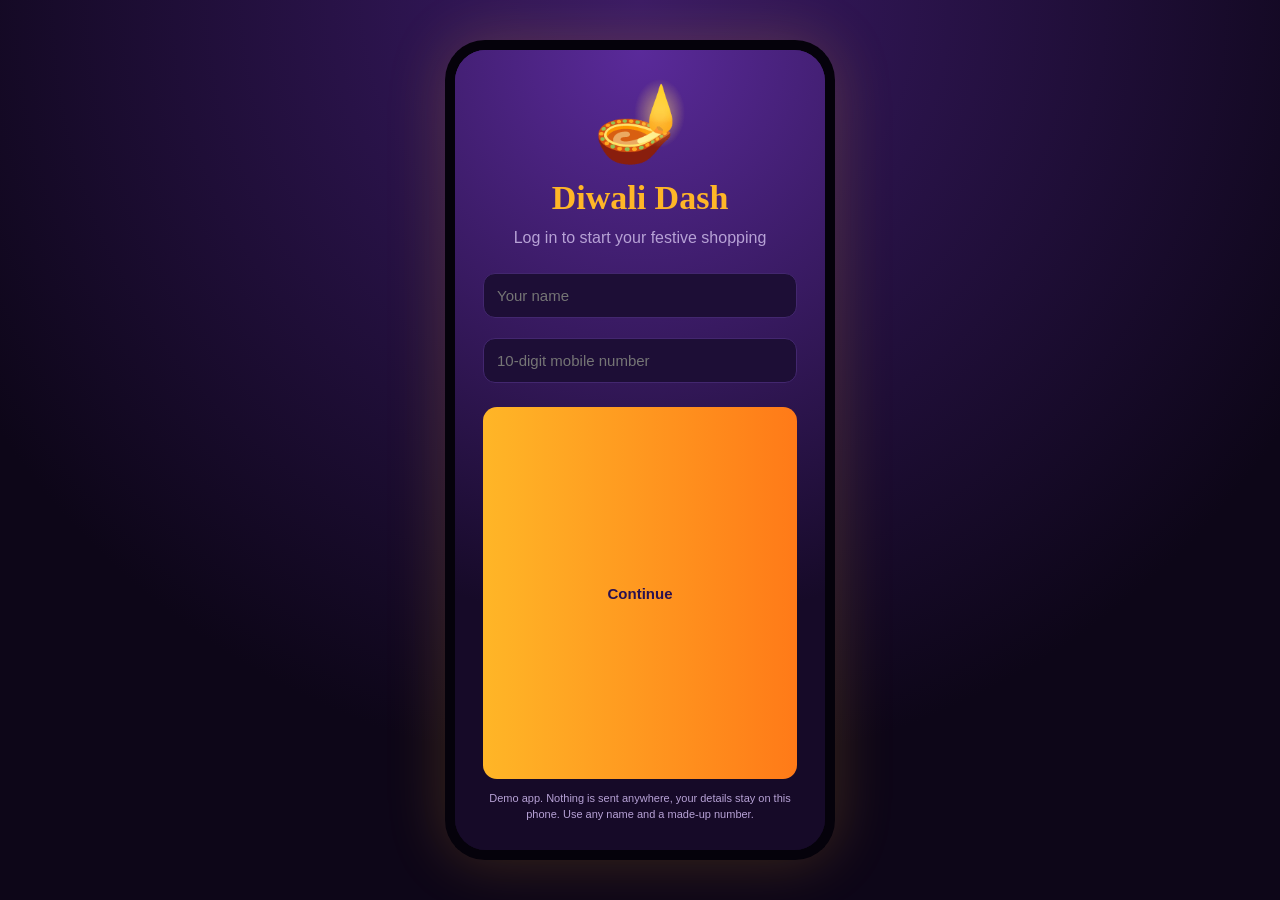
==== index.html @ a179bc45 "Add files via upload" ====
<!DOCTYPE html>
<html lang="en">
<head>
<meta charset="UTF-8">
<meta name="viewport" content="width=device-width, initial-scale=1">
<title>Diwali Dash</title>
<link rel="manifest" href="manifest.json">
<link rel="apple-touch-icon" href="icon-192.png">
<meta name="theme-color" content="#2a1050">
<link rel="stylesheet" href="style.css">
</head>
<body>
<div class="phone">
  <div class="screen">
    <header class="top">
      <div class="eta">Delivery in <b>10 minutes</b></div>
      <div class="loc" id="greet">Welcome</div>
      <div class="search"><span>&#128269;</span><input id="q" placeholder='Search "diyas"' autocomplete="off"><span class="clr" id="clr" onclick="goHome()" hidden>&#10005;</span></div>
      <div class="sugg" id="sugg" hidden></div>
    </header>

    <main id="main">
      <section class="banner home">
        <div>
          <div class="tag">Diwali Dhamaka</div>
          <h2>Up to 40% off</h2>
          <p>Buy 1 Get 1 free on sweets</p>
          <div class="timer" id="timer">Loading...</div>
        </div>
        <div class="big">&#129684;</div>
      </section>

      <section class="home flashbox"><h3>&#9889; Flash sale</h3><div class="ftimer" id="ftimer"></div><div class="flash" id="flash"></div></section>
      <section class="home flashbox"><h3 id="fytitle">&#10024; For You</h3><div class="ftimer" id="fysub"></div><div class="flash" id="foryou"></div></section>
      <h3 class="home">Shop by category</h3>
      <div class="cats home" id="cats"></div>

      <div class="backrow" onclick="goHome()">&#8592; Back to home</div>
      <h3 id="gridTitle">Festive deals</h3>
      <div class="grid" id="grid"></div>
    </main>
    <div class="catscreen" id="catscreen">
      <div class="side-col" id="sidecol"></div>
      <div class="cat-main"><h3 id="cattitle"></h3><div class="grid" id="cgrid"></div></div>
    </div>

    <div class="cartbar" id="cartbar" onclick="openCart()" hidden>
      <div><b id="cartCount">0 items</b><br><small id="cartTotal"></small></div>
      <div class="viewcart">View cart &#8250;</div>
    </div>

    <section class="cartpanel" id="cartpanel" hidden>
      <div class="phead"><span class="back" onclick="closeCart()">&#8592;</span> My cart</div>
      <div class="pbody">
        <div class="saved" id="saved"></div>
        <div class="box" id="cartitems"></div>
        <div class="box" id="recbox" hidden><b>You might also like</b><div class="flash" id="cartrec"></div></div>
        <div class="box">
          <div class="coupon"><input id="code" placeholder="Enter coupon code"><button onclick="applyCoupon()">Apply</button></div>
          <div id="vouchers"></div>
          <div id="couponmsg"></div>
        </div>
        <div class="box" id="bill"></div>
      </div>
      <div class="pfoot"><div id="payamt"></div><button class="place" onclick="openAddress()">Place order</button></div>
      </section>

    <section class="cartpanel" id="trackpanel" hidden>
      <div class="phead"><span class="back" onclick="closeTrack()">&#8592;</span> Track order</div>
      <div class="pbody">
        <div class="box"><div class="eta2" id="eta2"></div><div class="wt" id="osum"></div><div class="steps" id="steps"></div></div>
        <div class="box"><b>Live map</b><div id="map"></div><div class="wt" id="routetxt"></div></div>
      </div>
    </section>

    <section class="cartpanel" id="accpanel" hidden>
      <div class="phead"><span class="back" onclick="closeAccount()">&#8592;</span> My account</div>
      <div class="pbody" id="accbody"></div>
      <div class="pfoot"><button class="place out" onclick="logout()">Log out</button></div>
    </section>

    <section class="cartpanel" id="addrpanel" hidden>
      <div class="phead"><span class="back" onclick="closeAddress()">&#8592;</span> Delivery address</div>
      <div class="pbody">
        <div class="box" id="saved-addr"></div>
        <div class="box"><b>Add a new address</b>
          <input class="fld" id="aline" placeholder="Flat / house no, building">
          <input class="fld" id="aarea" placeholder="Area / street">
          <input class="fld" id="aland" placeholder="Landmark (optional)">
          <input class="fld" id="apin" placeholder="6-digit pincode" inputmode="numeric" maxlength="6">
          <div class="chips" id="alabels"><span class="on" onclick="pickLabel('Home')">Home</span><span onclick="pickLabel('Work')">Work</span><span onclick="pickLabel('Other')">Other</span></div>
          <div id="aerr" class="bad"></div>
        </div>
      </div>
      <div class="pfoot"><button class="place" onclick="saveAddr()">Deliver here</button></div>
    </section>

    <section class="login" id="login">
      <div class="lbig">&#129684;</div><h1>Diwali Dash</h1><p>Log in to start your festive shopping</p>
      <input class="fld" id="lname" placeholder="Your name" maxlength="30" autocomplete="off">
      <input class="fld" id="lphone" placeholder="10-digit mobile number" inputmode="numeric" maxlength="10" autocomplete="off">
      <div id="lerr" class="bad"></div>
      <button class="place" onclick="doLogin()">Continue</button>
      <small>Demo app. Nothing is sent anywhere, your details stay on this phone. Use any name and a made-up number.</small>
    </section>

    <nav class="tabs">
      <div class="on" onclick="goHome()">&#127968;<br>Home</div>
      <div onclick="showCats()">&#128193;<br>Categories</div>
      <div onclick="openCart()">&#128722;<br>Cart</div>
      <div onclick="openAccount()">&#128100;<br>Account</div>
    </nav>
    <div class="toast" id="toast" hidden></div>
  </div>
</div>
<script src="trie.js"></script>
<script src="offers.js"></script>
<script src="pricing.js"></script>
<script src="recommend.js"></script>
<script src="delivery.js"></script>
<script src="account.js"></script>
<script src="app.js"></script>
</body>
</html>
---- style.css ----
:root{--bg:#160a28;--card:#2b1650;--line:#43276f;--gold:#ffb627;--pink:#ff4d8d;--text:#fff4e2;--mute:#b7a2d6;--green:#4fd18b}
*{box-sizing:border-box;margin:0;padding:0;-webkit-tap-highlight-color:transparent}
body{font-family:"Trebuchet MS","Segoe UI",Roboto,Arial,sans-serif;background:radial-gradient(circle at 50% 0,#3a1a66,#0d0618 70%);display:flex;justify-content:center;align-items:center;min-height:100vh;color:var(--text)}
.phone{width:390px;height:820px;max-height:100vh;background:#05020b;border-radius:40px;padding:10px;box-shadow:0 0 60px rgba(255,182,39,.2)}
.screen{position:relative;height:100%;background:var(--bg);border-radius:31px;overflow:hidden;display:flex;flex-direction:column}
.top{position:relative;z-index:5;background:linear-gradient(160deg,#4a1d7c,#2a1050);padding:14px 16px 12px;border-bottom:1px solid var(--line)}
.eta{font-family:Georgia,serif;font-size:22px;font-weight:700;color:var(--gold)}
.loc{font-size:13px;color:var(--mute);margin:2px 0 10px}
.search{display:flex;gap:8px;align-items:center;background:rgba(255,255,255,.1);border:1px solid var(--line);border-radius:14px;padding:11px 14px;transition:.2s}
.search:focus-within{border-color:var(--gold);box-shadow:0 0 0 3px rgba(255,182,39,.2)}
.search input{border:0;outline:0;flex:1;font-size:14px;background:none;color:var(--text)}
.search input::placeholder{color:var(--mute)}
.clr{cursor:pointer;color:var(--mute);padding:0 4px}.clr[hidden]{display:none}
.sugg{position:absolute;left:16px;right:16px;top:calc(100% - 6px);background:var(--card);border:1px solid var(--line);border-radius:14px;box-shadow:0 10px 26px rgba(0,0,0,.5);overflow:hidden;animation:drop .18s ease-out}
.sugg[hidden]{display:none}
.sugg div{padding:11px 14px;font-size:14px;cursor:pointer;border-bottom:1px solid var(--line);transition:background .15s}
.sugg div:hover,.sugg div:active{background:#3d2169}
main{flex:1;overflow-y:auto;padding:12px 12px 100px;scroll-behavior:smooth}
h3{font-family:Georgia,serif;font-size:17px;margin:18px 4px 10px}
.backrow{display:none;margin:6px 4px 0;color:var(--gold);font-weight:700;font-size:14px;cursor:pointer}
.results .backrow{display:block}.results #gridTitle{margin-top:8px}.results .home{display:none}
.banner{display:flex;justify-content:space-between;align-items:center;background:linear-gradient(120deg,#ff7a18,#c2185b);border-radius:20px;padding:16px;box-shadow:0 8px 24px rgba(255,100,40,.3)}
.banner h2{font-family:Georgia,serif;font-size:26px;margin:2px 0}
.banner p{font-size:13px}.tag{font-size:12px;font-weight:700;color:#fff2b3}
.big{font-size:64px;animation:flick 2.4s ease-in-out infinite}
.timer{display:inline-block;margin-top:10px;background:#2a1050;color:var(--gold);font-weight:700;font-size:13px;padding:5px 10px;border-radius:9px}
.cats{display:grid;grid-template-columns:repeat(4,1fr);gap:8px}
.cat{background:var(--card);border:1px solid var(--line);border-radius:14px;padding:10px 2px;text-align:center;font-size:11px;cursor:pointer;transition:transform .15s,border-color .2s}
.cat span{display:block;font-size:28px;margin-bottom:4px}
.cat:hover{border-color:var(--gold);transform:translateY(-2px)}
.cat:active,.card:active,.tabs div:active{transform:scale(.94)}
.grid{display:grid;grid-template-columns:repeat(2,1fr);gap:10px}
.card{background:var(--card);border:1px solid var(--line);border-radius:18px;padding:10px;position:relative;transition:transform .2s,box-shadow .2s}
.card:hover{transform:translateY(-3px);box-shadow:0 10px 22px rgba(0,0,0,.4)}
.card.pop{animation:pop .35s ease-out}
.badge{position:absolute;top:10px;left:10px;z-index:1;background:var(--pink);color:#fff;font-size:10px;font-weight:700;padding:3px 8px;border-radius:20px}
.img{font-size:52px;text-align:center;padding:16px 0 12px;border-radius:14px;background:radial-gradient(circle at 50% 45%,color-mix(in srgb,var(--t) 45%,transparent),transparent 72%)}
.name{font-size:13px;font-weight:700;min-height:34px;margin-top:8px}
.wt{font-size:11px;color:var(--mute);margin:2px 0 8px}
.row{display:flex;justify-content:space-between;align-items:center}
.price{font-size:15px;font-weight:700;color:var(--gold)}
.price s{font-size:11px;color:var(--mute);font-weight:400;display:block}
.add{border:1.5px solid var(--gold);color:var(--gold);background:transparent;border-radius:10px;padding:6px 18px;font-weight:700;font-size:13px;cursor:pointer;transition:.15s}
.add:hover{background:var(--gold);color:#2a1050}.add:active{transform:scale(.92)}
.qty{display:flex;align-items:center;background:var(--gold);color:#2a1050;border-radius:10px;font-weight:700}
.qty button{background:none;border:0;color:#2a1050;font-size:17px;width:28px;height:30px;cursor:pointer;transition:transform .12s}
.qty button:active{transform:scale(.8)}
.cartbar{position:absolute;left:12px;right:12px;bottom:66px;background:linear-gradient(90deg,var(--gold),#ff7a18);color:#2a1050;border-radius:16px;padding:12px 16px;display:flex;justify-content:space-between;align-items:center;cursor:pointer;box-shadow:0 8px 22px rgba(255,150,30,.4);animation:up .3s ease-out}
.cartbar[hidden]{display:none}.cartbar.bump{animation:pop .3s ease-out}.viewcart{font-weight:700}
.tabs{display:flex;background:#10061e;border-top:1px solid var(--line);padding:8px 0}
.tabs div{flex:1;text-align:center;font-size:11px;color:var(--mute);cursor:pointer;transition:transform .15s,color .2s}
.tabs .on{color:var(--gold);font-weight:700}
.cartpanel{position:absolute;inset:0;background:var(--bg);display:flex;flex-direction:column;z-index:10;animation:up .3s ease-out}
.cartpanel[hidden]{display:none}
.phead{background:#2a1050;padding:16px;font-family:Georgia,serif;font-size:19px;font-weight:700;color:var(--gold)}
.back{cursor:pointer;margin-right:8px}
.pbody{flex:1;overflow-y:auto;padding:10px 12px}
.box{background:var(--card);border:1px solid var(--line);border-radius:16px;padding:12px;margin-bottom:10px}
.saved{background:rgba(79,209,139,.15);color:var(--green);font-weight:700;font-size:13px;border-radius:12px;padding:10px 12px;margin-bottom:10px}.saved[hidden]{display:none}
.line{display:flex;align-items:center;gap:10px;padding:8px 0;border-bottom:1px solid var(--line)}.line:last-child{border:0}
.lemo{font-size:30px}.linfo{flex:1}.lprice{font-weight:700;font-size:14px;min-width:50px;text-align:right;color:var(--gold)}
.free{color:var(--green)}.empty{color:var(--mute);font-size:14px;text-align:center;padding:12px}
.coupon{display:flex;gap:8px}
.coupon input{flex:1;border:1px solid var(--line);background:#1d0e36;color:var(--text);border-radius:10px;padding:9px;font-size:14px;text-transform:uppercase;outline:0}
.coupon button{background:var(--gold);color:#2a1050;border:0;border-radius:10px;padding:0 16px;font-weight:700;cursor:pointer}
.chips{margin:8px 0 4px;display:flex;gap:8px}
.chips span{border:1px dashed var(--gold);color:var(--gold);border-radius:9px;padding:4px 10px;font-size:12px;font-weight:700;cursor:pointer;transition:transform .12s}.chips span:active{transform:scale(.92)}
#couponmsg{font-size:12px;min-height:16px}.ok{color:var(--green)}.bad{color:#ff7b7b}
.brow{display:flex;justify-content:space-between;font-size:13px;margin-top:8px}
.brow.g{color:var(--green)}.brow.tot{font-weight:800;font-size:15px;border-top:1px dashed var(--line);padding-top:8px}
.pfoot{background:#10061e;padding:10px 14px;display:flex;align-items:center;gap:14px;border-top:1px solid var(--line)}
.place{flex:1;background:linear-gradient(90deg,var(--gold),#ff7a18);color:#2a1050;border:0;border-radius:14px;padding:14px;font-size:15px;font-weight:800;cursor:pointer;transition:transform .12s}.place:active{transform:scale(.96)}
.toast{position:absolute;left:20px;right:20px;bottom:90px;z-index:20;background:#fff4e2;color:#2a1050;border-radius:12px;padding:12px;font-size:13px;font-weight:700;text-align:center;animation:up .25s ease-out}
.toast[hidden]{display:none}
@keyframes pop{0%{transform:scale(1)}40%{transform:scale(1.07)}100%{transform:scale(1)}}
@keyframes up{from{opacity:0;transform:translateY(24px)}to{opacity:1;transform:none}}
@keyframes drop{from{opacity:0;transform:translateY(-6px)}to{opacity:1;transform:none}}
@keyframes flick{0%,100%{transform:scale(1);filter:drop-shadow(0 0 12px #ffb627)}50%{transform:scale(1.06);filter:drop-shadow(0 0 26px #ffd75e)}}
@media(prefers-reduced-motion:reduce){*{animation:none!important;transition:none!important}}
@media(max-width:420px){.phone{width:100%;height:100vh;border-radius:0;padding:0}.screen{border-radius:0}}
.catscreen{display:none;flex:1;min-height:0}
.catmode main{display:none}
.catmode .catscreen{display:flex}
.side-col{width:84px;background:#10061e;overflow-y:auto;border-right:1px solid var(--line);padding-bottom:100px}
.side{padding:12px 4px;text-align:center;font-size:11px;color:var(--mute);cursor:pointer;border-left:3px solid transparent;transition:background .2s,color .2s,transform .15s}
.side span{display:block;font-size:26px;margin-bottom:3px}
.side:active{transform:scale(.94)}
.side.on{color:var(--gold);background:var(--card);border-left-color:var(--gold);font-weight:700}
.cat-main{flex:1;overflow-y:auto;padding:0 10px 100px;scroll-behavior:smooth}
.cat-main h3{margin:14px 4px 10px}
.catscreen .add{padding:6px 12px}.catscreen .name{font-size:12px}
.flash{display:flex;gap:10px;overflow-x:auto;padding-bottom:8px;scroll-snap-type:x mandatory;scrollbar-width:thin}
.flash .card{flex:0 0 150px;scroll-snap-align:start}
.flashbox h3{margin-bottom:6px}
.ftimer{margin:0 4px 8px;font-size:12px;color:var(--gold);font-weight:700}
.low{color:#ff7b7b;font-weight:700}.hot{color:var(--gold);font-weight:700}
.add:disabled{opacity:.4;cursor:not-allowed}.add:disabled:hover{background:transparent;color:var(--gold)}
.why{font-size:10px;color:var(--pink);line-height:1.25;margin-top:2px}
.name,.img{cursor:pointer}
#recbox b{font-size:13px}#recbox .flash{margin-top:8px}
.eta2{font-family:Georgia,serif;font-size:24px;color:var(--gold);font-weight:700}
.steps{display:flex;gap:6px;margin-top:12px}
.step{flex:1;text-align:center;font-size:11px;color:var(--mute);border-top:4px solid var(--line);padding-top:6px;transition:color .3s,border-color .3s}
.step.done{color:var(--green);border-color:var(--green)}.step.now{color:var(--gold);border-color:var(--gold);font-weight:700}
#map svg{width:100%;margin-top:8px}
.login{position:absolute;inset:0;z-index:50;background:radial-gradient(circle at 50% 0,#5a2a9a,#160a28 70%);display:flex;flex-direction:column;justify-content:center;gap:12px;padding:28px;text-align:center}
.login[hidden]{display:none}
.login h1{font-family:Georgia,serif;color:var(--gold);font-size:34px}
.login p{color:var(--mute);margin-bottom:6px}.login small{color:var(--mute);font-size:11px;line-height:1.4}
.lbig{font-size:76px;animation:flick 2.4s ease-in-out infinite}
.fld{width:100%;border:1px solid var(--line);background:#1d0e36;color:var(--text);border-radius:12px;padding:13px;font-size:15px;outline:0;margin-top:8px;transition:border-color .2s}
.fld:focus{border-color:var(--gold)}
#accpanel{z-index:11}#addrpanel{z-index:12}#trackpanel{z-index:13}
.saddr{padding:10px 0;border-bottom:1px solid var(--line);font-size:13px}.saddr:last-child{border:0}
#saved-addr .saddr{cursor:pointer}#saved-addr .saddr:active{transform:scale(.98)}
.chips span.on{background:var(--gold);color:#2a1050;border-style:solid}
.acc{text-align:center}.avatar{width:64px;height:64px;border-radius:50%;background:linear-gradient(135deg,var(--gold),var(--pink));color:#2a1050;font-size:30px;font-weight:800;display:flex;align-items:center;justify-content:center;margin:0 auto 8px}
.aname{font-family:Georgia,serif;font-size:20px;font-weight:700}
.stats{display:flex;margin-top:12px}.stats div{flex:1;font-size:12px;color:var(--mute)}.stats b{font-size:18px;color:var(--gold)}
.vch{display:flex;justify-content:space-between;align-items:center;gap:8px;border:1px dashed var(--gold);border-radius:12px;padding:8px 10px;margin-top:8px;cursor:pointer;transition:transform .12s}
.vch:active{transform:scale(.97)}.vch b{color:var(--gold);font-size:13px}.vch span{font-size:12px;font-weight:700;color:var(--gold);white-space:nowrap}
.vch.on{background:rgba(79,209,139,.15);border-color:var(--green)}.vch.on span,.vch.on b{color:var(--green)}.vch.off{opacity:.45}
.place.out{background:none;border:1.5px solid var(--pink);color:var(--pink)}
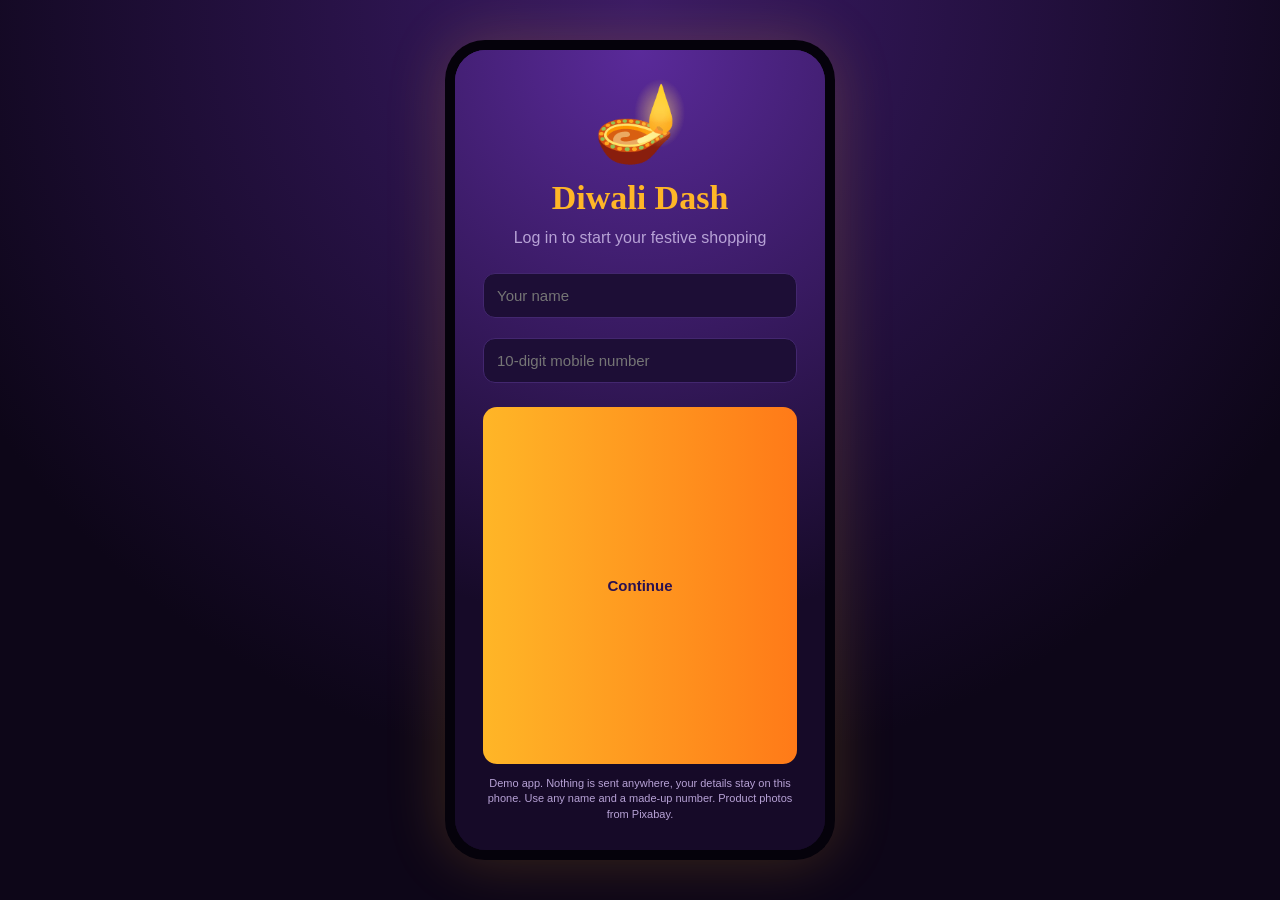
==== commit b99fc62f: "Add files via upload" ====
--- a/index.html
+++ b/index.html
@@ -101,7 +101,7 @@
       <input class="fld" id="lphone" placeholder="10-digit mobile number" inputmode="numeric" maxlength="10" autocomplete="off">
       <div id="lerr" class="bad"></div>
       <button class="place" onclick="doLogin()">Continue</button>
-      <small>Demo app. Nothing is sent anywhere, your details stay on this phone. Use any name and a made-up number.</small>
+      <small>Demo app. Nothing is sent anywhere, your details stay on this phone. Use any name and a made-up number. Product photos from Pixabay.</small>
     </section>
 
     <nav class="tabs">
